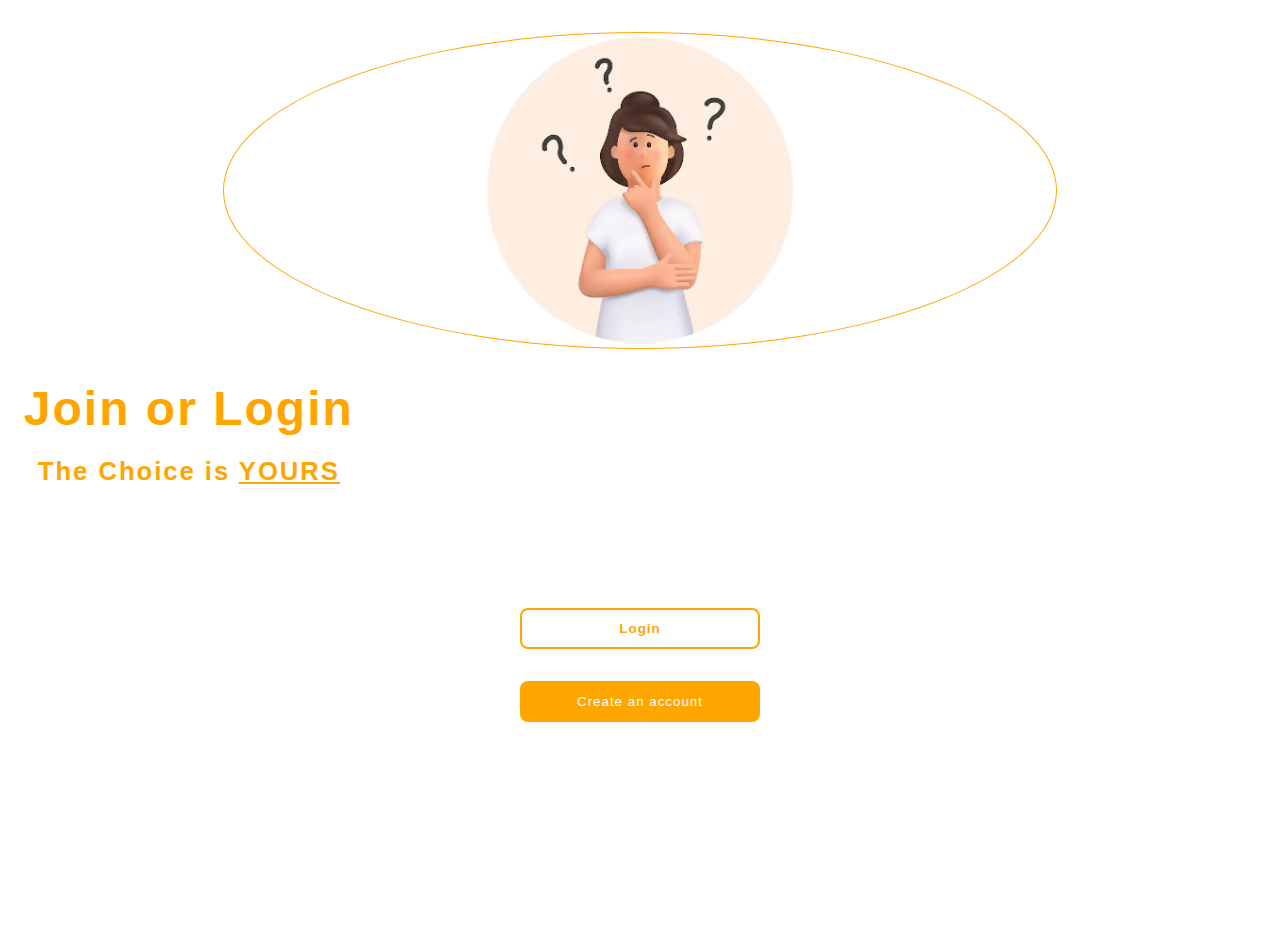
==== index.html @ a7cde7a0 "initial commit" ====
<!DOCTYPE html>
<html lang="en">
<head>
    <link rel="stylesheet" href="style.css">
    <meta charset="UTF-8">
    <meta http-equiv="X-UA-Compatible" content="IE=edge">
    <meta name="viewport" content="width=device-width, initial-scale=1.0">
    <title>Quiz</title>
</head>
<body>
    <img src="./assets/img/il-1.webp" class="illustration-main" alt="Illustration">
    <p class="headline" style="text-align:center;">Join or Login <br><span style="font-size:1.6rem; letter-spacing:2px;"> The Choice is <span style="text-decoration:underline;">YOURS</span> </span></p>
   <main>
    <sectiom class="container-main" id="container-main">
        <div>
            <button class="login-btn" id="login-btn" onclick="location.href='login.html'">Login</button>
        </div>
        <div>
            <button class="signup-btn" id="signup-btn" onclick="location.href='Signup.html'">Create an account</button>
        </div>
    </section>
   </main>
</body>
</html>
---- style.css ----
*{
    margin: 0;
    padding: 0;
    font-family: 'Poppins', sans-serif;
    overflow:hidden;
}
.headline{
	position:relative;
	text-align:left;
	margin-top:2rem;
	margin-left:-0.7rem;
	width:25rem;
	font-size:3rem;
	font-weight:700;
	letter-spacing:2px;
	color: orange;
}
.illustration-main{
    width: 65vw;
    height: 35vh;
    display: block;
    margin: auto;
    margin-top: 2rem;
    align-items: center;
    border-radius:50%;
    border:1px solid orange;
    /*box-shadow:2px 1px 20px orange;*/
    object-fit:contain;
}
.container-main{
    width: 100%;
    height: 60vh;
    display: flex;
    flex-direction: column;
    justify-content: center;
    align-items: center;
    margin-top:-5rem;
}

.login-btn , .signup-btn{
    border: none;
    outline: none;
    background: none;
    background:none;
    padding: 0.7rem;
    border: 2px solid orange;
    border-radius: 0.5rem;
    width: 15rem;
    margin-bottom: 2rem;
    letter-spacing: 1px;
    font-weight:500;
    transition: 0.5s;
}
.login-btn{
    color: orange;
    font-weight:700;
}

.signup-btn{
    background: orange;
    color: #fff;
}
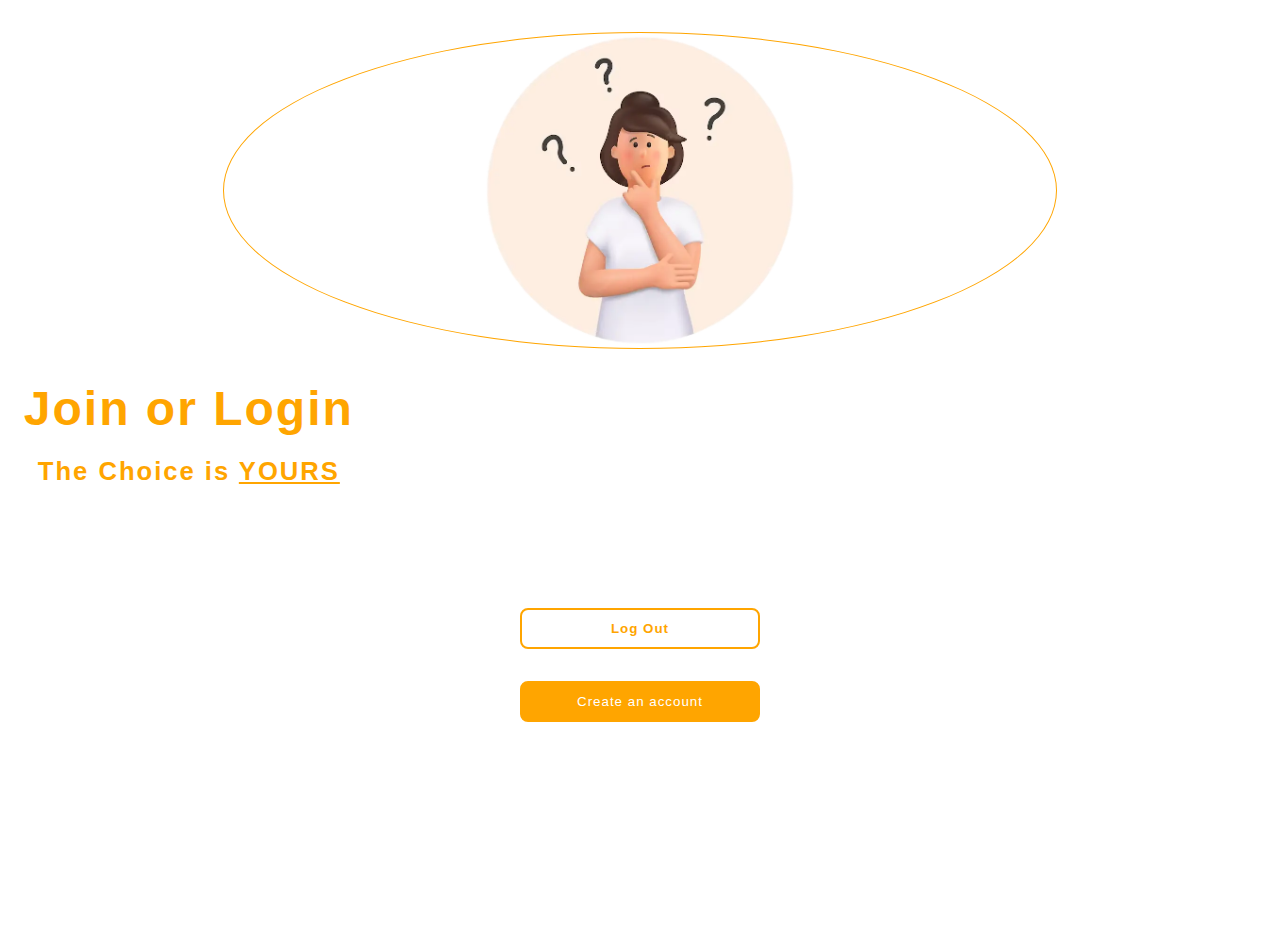
==== commit 090266a2: "Added Logout buttom temp" ====
--- a/index.html
+++ b/index.html
@@ -13,7 +13,7 @@
    <main>
     <sectiom class="container-main" id="container-main">
         <div>
-            <button class="login-btn" id="login-btn" onclick="location.href='login.html'">Login</button>
+            <button class="login-btn" id="login-btn" onclick="localStorage.clear();">Log Out</button>
         </div>
         <div>
             <button class="signup-btn" id="signup-btn" onclick="location.href='Signup.html'">Create an account</button>
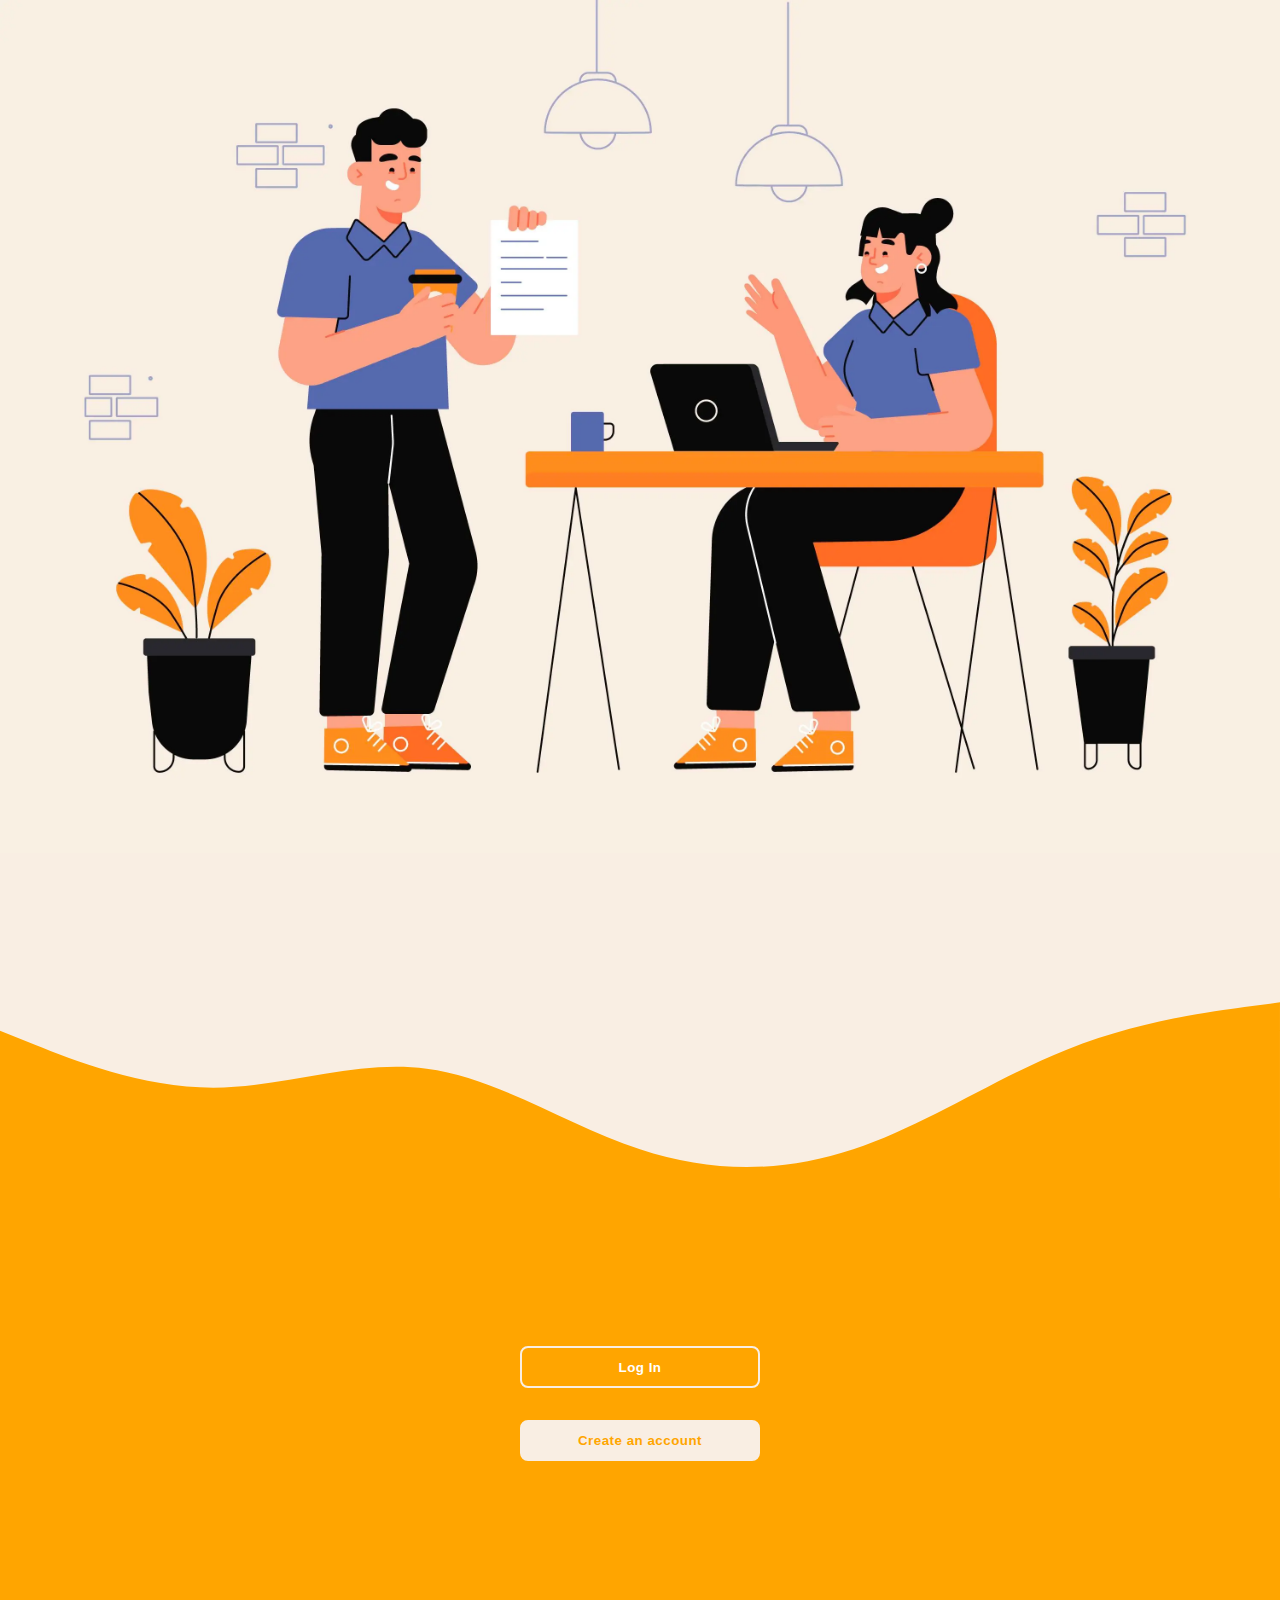
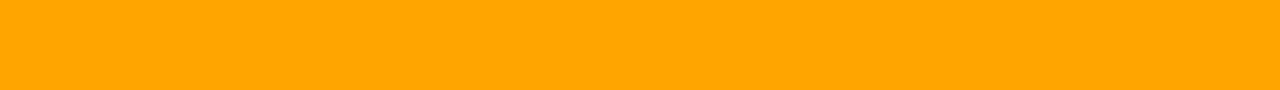
==== commit 2a6dbe13: "FIXES AND UPDATES" ====
--- a/index.html
+++ b/index.html
@@ -3,22 +3,29 @@
 <head>
     <link rel="stylesheet" href="style.css">
     <meta charset="UTF-8">
+    <meta name="color-scheme" content="only light">
     <meta http-equiv="X-UA-Compatible" content="IE=edge">
     <meta name="viewport" content="width=device-width, initial-scale=1.0">
     <title>Quiz</title>
 </head>
 <body>
     <img src="./assets/img/il-1.webp" class="illustration-main" alt="Illustration">
-    <p class="headline" style="text-align:center;">Join or Login <br><span style="font-size:1.6rem; letter-spacing:2px;"> The Choice is <span style="text-decoration:underline;">YOURS</span> </span></p>
-   <main>
+    <!-- <p class="headline" style="text-align:center;">Join or Login <br><span style="font-size:1.6rem; letter-spacing:2px;"> The Choice is <span style="text-decoration:underline;">YOURS</span> </span></p> -->
+    <svg xmlns="http://www.w3.org/2000/svg" viewBox="0 0 1440 320"><path fill="#ffa500" fill-opacity="1" d="M0,128L40,144C80,160,160,192,240,192C320,192,400,160,480,170.7C560,181,640,235,720,261.3C800,288,880,288,960,261.3C1040,235,1120,181,1200,149.3C1280,117,1360,107,1400,101.3L1440,96L1440,320L1400,320C1360,320,1280,320,1200,320C1120,320,1040,320,960,320C880,320,800,320,720,320C640,320,560,320,480,320C400,320,320,320,240,320C160,320,80,320,40,320L0,320Z"></path></svg>
+    <main>
     <sectiom class="container-main" id="container-main">
         <div>
-            <button class="login-btn" id="login-btn" onclick="localStorage.clear();">Log Out</button>
+            <button class="login-btn" id="login-btn" onclick="location.href='./credentials/login.html'">Log In</button>
         </div>
         <div>
             <button class="signup-btn" id="signup-btn" onclick="location.href='Signup.html'">Create an account</button>
         </div>
     </section>
    </main>
+   <script>
+    if(localStorage.getItem("inEmailValue") != null && localStorage.getItem("inPasswordValue") != null){
+        window.location.href = "./client-panel/index.html";
+    }
+   </script>
 </body>
 </html>--- a/style.css
+++ b/style.css
@@ -1,8 +1,19 @@
+:root {
+    color-scheme: only light;
+  }
 *{
     margin: 0;
     padding: 0;
     font-family: 'Poppins', sans-serif;
+    -webkit-user-select: none;  /* Chrome all / Safari all */
+    -moz-user-select: none;     /* Firefox all */
+    -ms-user-select: none;      /* IE 10+ */
+    user-select: none;   
     overflow:hidden;
+}
+body{
+    background-color: #f9eee3;
+    /* color: #ffa500; */
 }
 .headline{
 	position:relative;
@@ -16,25 +27,30 @@
 	color: orange;
 }
 .illustration-main{
-    width: 65vw;
-    height: 35vh;
+    width: 100vw;
+    height: 100%;
     display: block;
     margin: auto;
-    margin-top: 2rem;
+    /* margin-top: 2rem; */
     align-items: center;
-    border-radius:50%;
-    border:1px solid orange;
+    /* border-radius:50%;
+    border:1px solid orange; */
     /*box-shadow:2px 1px 20px orange;*/
     object-fit:contain;
+}
+svg{
+    margin-top: 4rem;
+    margin-bottom: -0.5rem;
 }
 .container-main{
     width: 100%;
     height: 60vh;
+    background-color: orange;
     display: flex;
     flex-direction: column;
     justify-content: center;
     align-items: center;
-    margin-top:-5rem;
+    margin-top:-3rem;
 }
 
 .login-btn , .signup-btn{
@@ -43,20 +59,22 @@
     background: none;
     background:none;
     padding: 0.7rem;
-    border: 2px solid orange;
+    border: 2px solid #f9eee3;
     border-radius: 0.5rem;
     width: 15rem;
     margin-bottom: 2rem;
     letter-spacing: 1px;
-    font-weight:500;
+    font-weight:900;
     transition: 0.5s;
+    letter-spacing: 0.5px;
+
 }
 .login-btn{
-    color: orange;
+    color: #fff;
     font-weight:700;
 }
 
 .signup-btn{
-    background: orange;
-    color: #fff;
+    background: #f9eee3;
+    color: orange;
 }